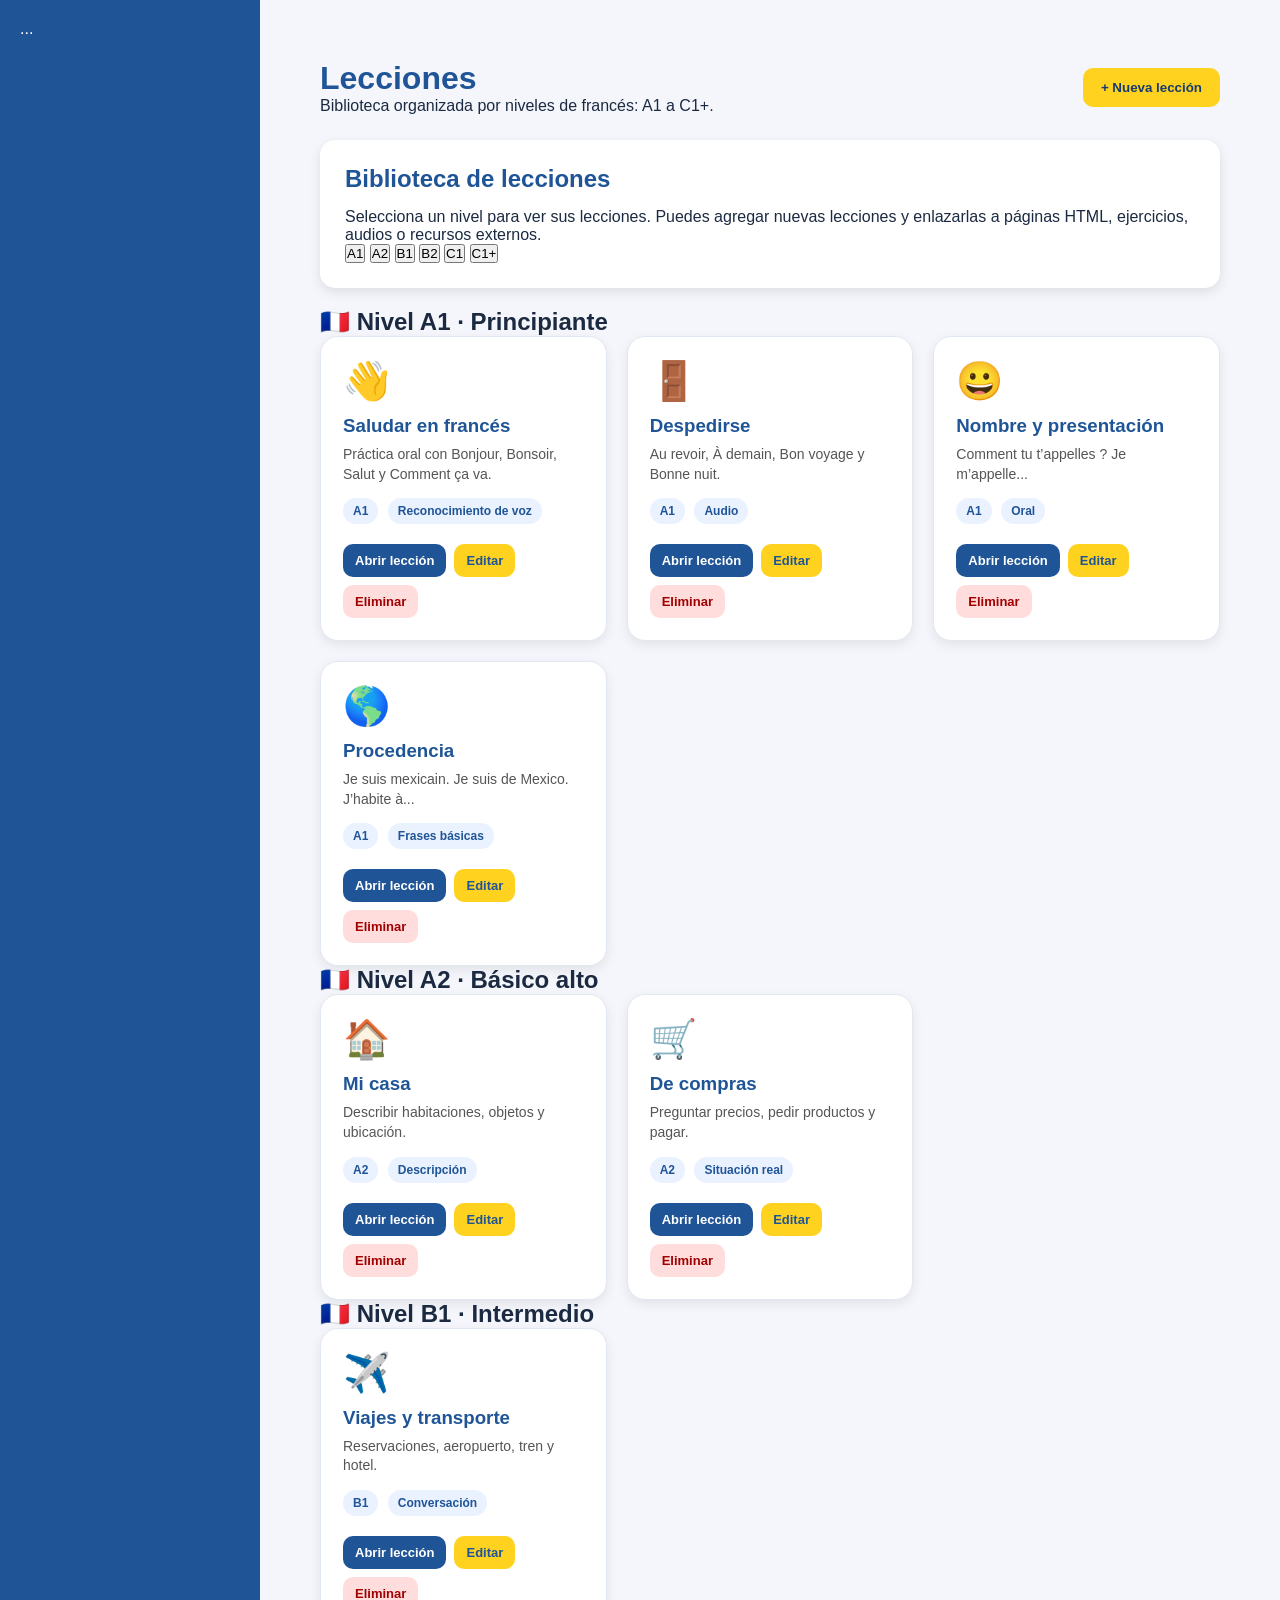
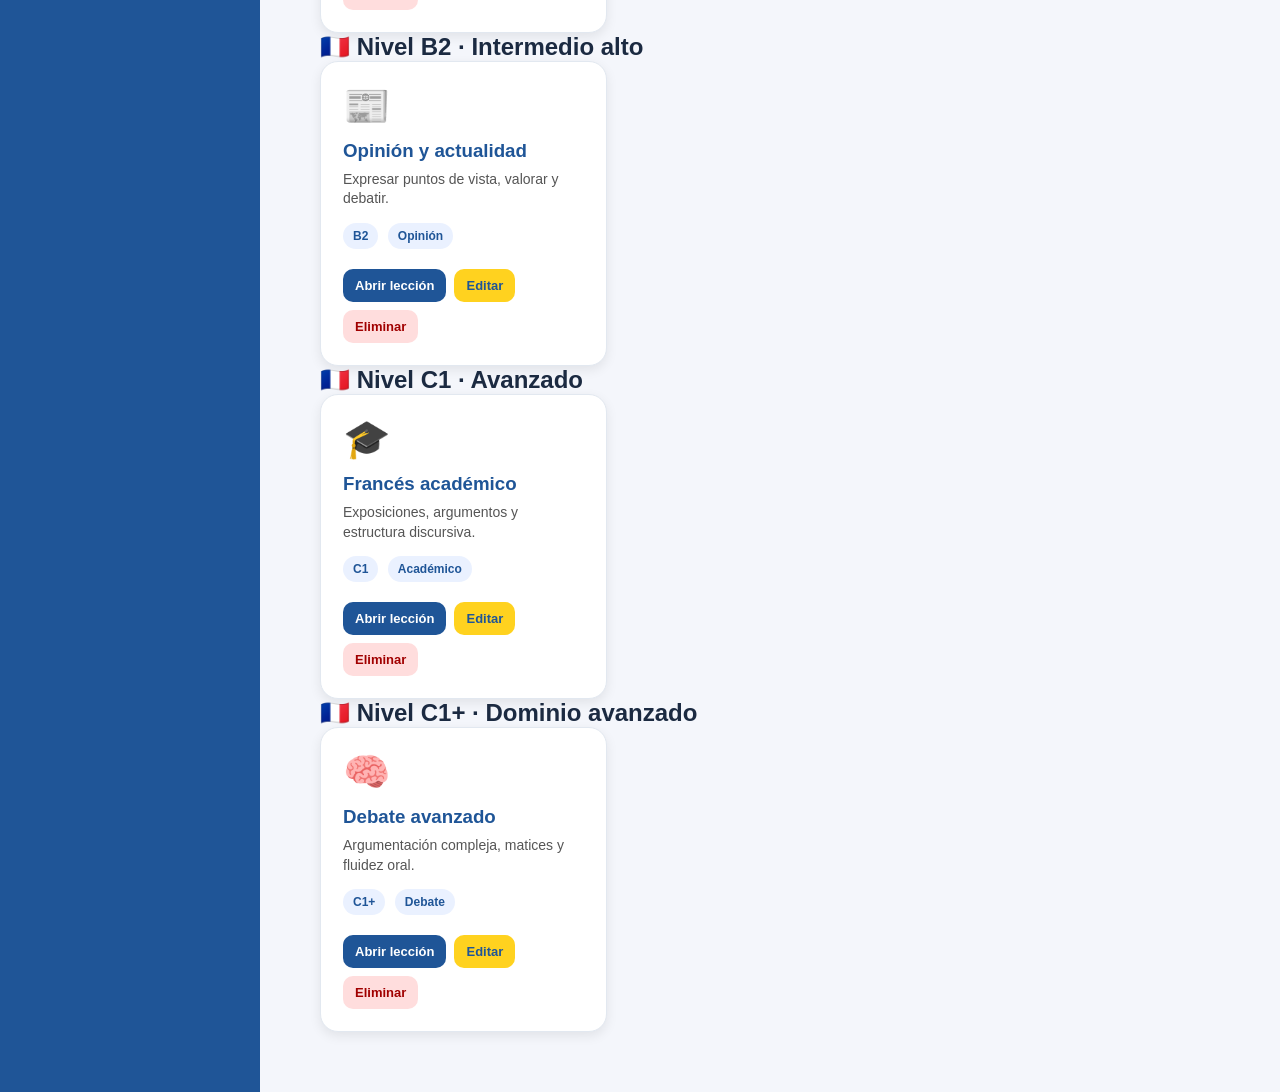
==== lecciones.html @ 40082855 "Update lecciones.html" ====
<!DOCTYPE html>
<html lang="es">

<head>
    <meta charset="UTF-8">
    <meta name="viewport"
          content="width=device-width, initial-scale=1.0">

    <title>École Saint-Michel | Lecciones</title>

    <link rel="stylesheet" href="css/base.css">
    <link rel="stylesheet" href="css/layout.css">
    <link rel="stylesheet" href="css/lecciones.css">
</head>

<body class="app-layout">

    <aside class="sidebar">
        ...
    </aside>

    <main class="main">
        <main class="main">

  <div class="top">
    <div>
      <h1>Lecciones</h1>
      <p>Biblioteca organizada por niveles de francés: A1 a C1+.</p>
    </div>

    <button class="btn" onclick="mostrarFormulario()">+ Nueva lección</button>
  </div>

  <div class="panel">
    <h2>Biblioteca de lecciones</h2>
    <p>
      Selecciona un nivel para ver sus lecciones. Puedes agregar nuevas lecciones
      y enlazarlas a páginas HTML, ejercicios, audios o recursos externos.
    </p>

    <div class="level-tabs">
      <button onclick="mostrarNivel('A1')">A1</button>
      <button onclick="mostrarNivel('A2')">A2</button>
      <button onclick="mostrarNivel('B1')">B1</button>
      <button onclick="mostrarNivel('B2')">B2</button>
      <button onclick="mostrarNivel('C1')">C1</button>
      <button onclick="mostrarNivel('C1PLUS')">C1+</button>
    </div>

    <div class="formulario" id="formularioLeccion">
      <br>
      <h2>Agregar nueva lección</h2>

      <form>
        <input type="text" id="titulo" placeholder="Título de la lección">

        <select id="nivel">
          <option>Nivel</option>
          <option>A1</option>
          <option>A2</option>
          <option>B1</option>
          <option>B2</option>
          <option>C1</option>
          <option>C1+</option>
        </select>

        <select id="tipo">
          <option>Tipo de lección</option>
          <option>HTML interactivo</option>
          <option>Reconocimiento de voz</option>
          <option>Audio</option>
          <option>Video</option>
          <option>PDF</option>
          <option>Presentación</option>
        </select>

        <input type="text" id="url" placeholder="Enlace de GitHub o URL de la lección">

        <textarea id="descripcion" placeholder="Descripción breve de la lección"></textarea>

        <button class="btn" type="button" onclick="agregarLeccion()">Guardar lección</button>
      </form>
    </div>
  </div>

  <section id="A1" class="nivel activo">
    <h2>🇫🇷 Nivel A1 · Principiante</h2>

    <div class="grid" id="listaA1">

      <div class="lesson-card">
        <div class="lesson-icon">👋</div>
        <h3>Saludar en francés</h3>
        <p>Práctica oral con Bonjour, Bonsoir, Salut y Comment ça va.</p>
        <div class="tags">
          <span class="tag">A1</span>
          <span class="tag">Reconocimiento de voz</span>
        </div>
        <div class="acciones">
          <a class="ver" href="voz-frances.html">Abrir lección</a>
          <button class="editar">Editar</button>
          <button class="eliminar" onclick="eliminarLeccion(this)">Eliminar</button>
        </div>
      </div>

      <div class="lesson-card">
        <div class="lesson-icon">🚪</div>
        <h3>Despedirse</h3>
        <p>Au revoir, À demain, Bon voyage y Bonne nuit.</p>
        <div class="tags">
          <span class="tag">A1</span>
          <span class="tag">Audio</span>
        </div>
        <div class="acciones">
          <a class="ver" href="#">Abrir lección</a>
          <button class="editar">Editar</button>
          <button class="eliminar" onclick="eliminarLeccion(this)">Eliminar</button>
        </div>
      </div>

      <div class="lesson-card">
        <div class="lesson-icon">😀</div>
        <h3>Nombre y presentación</h3>
        <p>Comment tu t’appelles ? Je m’appelle...</p>
        <div class="tags">
          <span class="tag">A1</span>
          <span class="tag">Oral</span>
        </div>
        <div class="acciones">
          <a class="ver" href="#">Abrir lección</a>
          <button class="editar">Editar</button>
          <button class="eliminar" onclick="eliminarLeccion(this)">Eliminar</button>
        </div>
      </div>

      <div class="lesson-card">
        <div class="lesson-icon">🌎</div>
        <h3>Procedencia</h3>
        <p>Je suis mexicain. Je suis de Mexico. J’habite à...</p>
        <div class="tags">
          <span class="tag">A1</span>
          <span class="tag">Frases básicas</span>
        </div>
        <div class="acciones">
          <a class="ver" href="#">Abrir lección</a>
          <button class="editar">Editar</button>
          <button class="eliminar" onclick="eliminarLeccion(this)">Eliminar</button>
        </div>
      </div>

    </div>
  </section>

  <section id="A2" class="nivel">
    <h2>🇫🇷 Nivel A2 · Básico alto</h2>

    <div class="grid" id="listaA2">

      <div class="lesson-card">
        <div class="lesson-icon">🏠</div>
        <h3>Mi casa</h3>
        <p>Describir habitaciones, objetos y ubicación.</p>
        <div class="tags">
          <span class="tag">A2</span>
          <span class="tag">Descripción</span>
        </div>
        <div class="acciones">
          <a class="ver" href="#">Abrir lección</a>
          <button class="editar">Editar</button>
          <button class="eliminar" onclick="eliminarLeccion(this)">Eliminar</button>
        </div>
      </div>

      <div class="lesson-card">
        <div class="lesson-icon">🛒</div>
        <h3>De compras</h3>
        <p>Preguntar precios, pedir productos y pagar.</p>
        <div class="tags">
          <span class="tag">A2</span>
          <span class="tag">Situación real</span>
        </div>
        <div class="acciones">
          <a class="ver" href="#">Abrir lección</a>
          <button class="editar">Editar</button>
          <button class="eliminar" onclick="eliminarLeccion(this)">Eliminar</button>
        </div>
      </div>

    </div>
  </section>

  <section id="B1" class="nivel">
    <h2>🇫🇷 Nivel B1 · Intermedio</h2>

    <div class="grid" id="listaB1">

      <div class="lesson-card">
        <div class="lesson-icon">✈️</div>
        <h3>Viajes y transporte</h3>
        <p>Reservaciones, aeropuerto, tren y hotel.</p>
        <div class="tags">
          <span class="tag">B1</span>
          <span class="tag">Conversación</span>
        </div>
        <div class="acciones">
          <a class="ver" href="#">Abrir lección</a>
          <button class="editar">Editar</button>
          <button class="eliminar" onclick="eliminarLeccion(this)">Eliminar</button>
        </div>
      </div>

    </div>
  </section>

  <section id="B2" class="nivel">
    <h2>🇫🇷 Nivel B2 · Intermedio alto</h2>

    <div class="grid" id="listaB2">

      <div class="lesson-card">
        <div class="lesson-icon">📰</div>
        <h3>Opinión y actualidad</h3>
        <p>Expresar puntos de vista, valorar y debatir.</p>
        <div class="tags">
          <span class="tag">B2</span>
          <span class="tag">Opinión</span>
        </div>
        <div class="acciones">
          <a class="ver" href="#">Abrir lección</a>
          <button class="editar">Editar</button>
          <button class="eliminar" onclick="eliminarLeccion(this)">Eliminar</button>
        </div>
      </div>

    </div>
  </section>

  <section id="C1" class="nivel">
    <h2>🇫🇷 Nivel C1 · Avanzado</h2>

    <div class="grid" id="listaC1">

      <div class="lesson-card">
        <div class="lesson-icon">🎓</div>
        <h3>Francés académico</h3>
        <p>Exposiciones, argumentos y estructura discursiva.</p>
        <div class="tags">
          <span class="tag">C1</span>
          <span class="tag">Académico</span>
        </div>
        <div class="acciones">
          <a class="ver" href="#">Abrir lección</a>
          <button class="editar">Editar</button>
          <button class="eliminar" onclick="eliminarLeccion(this)">Eliminar</button>
        </div>
      </div>

    </div>
  </section>

  <section id="C1PLUS" class="nivel">
    <h2>🇫🇷 Nivel C1+ · Dominio avanzado</h2>

    <div class="grid" id="listaC1PLUS">

      <div class="lesson-card">
        <div class="lesson-icon">🧠</div>
        <h3>Debate avanzado</h3>
        <p>Argumentación compleja, matices y fluidez oral.</p>
        <div class="tags">
          <span class="tag">C1+</span>
          <span class="tag">Debate</span>
        </div>
        <div class="acciones">
          <a class="ver" href="#">Abrir lección</a>
          <button class="editar">Editar</button>
          <button class="eliminar" onclick="eliminarLeccion(this)">Eliminar</button>
        </div>
      </div>

    </div>
  </section>

</main>
    </main>

</body>
</html>
---- css/base.css ----
*{margin:0;padding:0;box-sizing:border-box;font-family:Arial,sans-serif} :root{--azul:#1F5597;--azul-oscuro:#153b6f;--amarillo:#FFD21F;--fondo:#f4f6fb;--texto:#1b2a41;--blanco:#fff;--gris:#666;--borde:#e2e8f0;--sombra:0 8px 20px rgba(0,0,0,.08)} body{background:var(--fondo);color:var(--texto)} button,input,select,textarea{font-family:inherit} button{cursor:pointer}.btn{background:var(--amarillo);color:var(--azul-oscuro);border:none;padding:12px 18px;border-radius:10px;font-weight:bold;cursor:pointer;text-decoration:none;display:inline-block}.btn:hover{opacity:.9}.panel{background:#fff;padding:25px;border-radius:15px;box-shadow:0 4px 12px rgba(0,0,0,.1);margin-bottom:20px}.panel h2{color:var(--azul);margin-bottom:15px}.tag{display:inline-block;background:#eaf1ff;color:var(--azul);padding:6px 10px;border-radius:20px;font-size:12px;font-weight:bold;margin-right:5px;margin-bottom:5px}
---- css/layout.css ----
body.app-layout{display:flex;min-height:100vh}.sidebar{width:260px;background:var(--azul);color:white;padding:20px;flex-shrink:0}.sidebar img{width:120px;display:block;margin:0 auto 15px;border-radius:12px}.sidebar h2{text-align:center;margin-bottom:5px;font-size:20px;line-height:1.1}.sidebar .slogan{text-align:center;color:var(--amarillo);font-size:12px;font-weight:bold;margin-bottom:25px}.menu a{display:block;padding:12px;margin-bottom:8px;text-decoration:none;color:white;border-radius:10px;font-weight:bold}.menu a:hover,.menu a.active{background:var(--amarillo);color:var(--azul)}.main{flex:1;padding:30px}.top{display:flex;justify-content:space-between;align-items:center;margin-bottom:25px;gap:15px}.top h1{color:var(--azul)}@media(max-width:900px){body.app-layout{flex-direction:column}.sidebar{width:100%}.main{padding:20px}.top{flex-direction:column;align-items:flex-start}}
---- css/lecciones.css ----
.grid{display:grid;grid-template-columns:repeat(3,1fr);gap:20px}.lesson-card{background:white;border:1px solid var(--borde);border-radius:18px;padding:22px;box-shadow:0 4px 12px rgba(0,0,0,.08);transition:.2s}.lesson-card:hover{transform:translateY(-4px);box-shadow:0 8px 20px rgba(0,0,0,.14)}.lesson-icon{font-size:38px;margin-bottom:12px}.lesson-card h3{color:var(--azul);margin-bottom:8px}.lesson-card p{color:#555;font-size:14px;margin-bottom:14px;line-height:1.4}.tags{margin-bottom:15px}.acciones{display:flex;gap:8px;flex-wrap:wrap}.acciones a,.acciones button{border:none;padding:9px 12px;border-radius:10px;font-weight:bold;text-decoration:none;font-size:13px}.ver{background:var(--azul);color:white}.editar{background:var(--amarillo);color:var(--azul)}.eliminar{background:#ffdddd;color:#a10000}.formulario{display:none;margin-top:20px}form{display:grid;grid-template-columns:repeat(2,1fr);gap:15px}input,select,textarea{padding:12px;border:1px solid #ccc;border-radius:10px}textarea{grid-column:span 2;min-height:90px;resize:vertical}form button{grid-column:span 2}@media(max-width:1000px){.grid,form{grid-template-columns:1fr}textarea,form button{grid-column:span 1}}
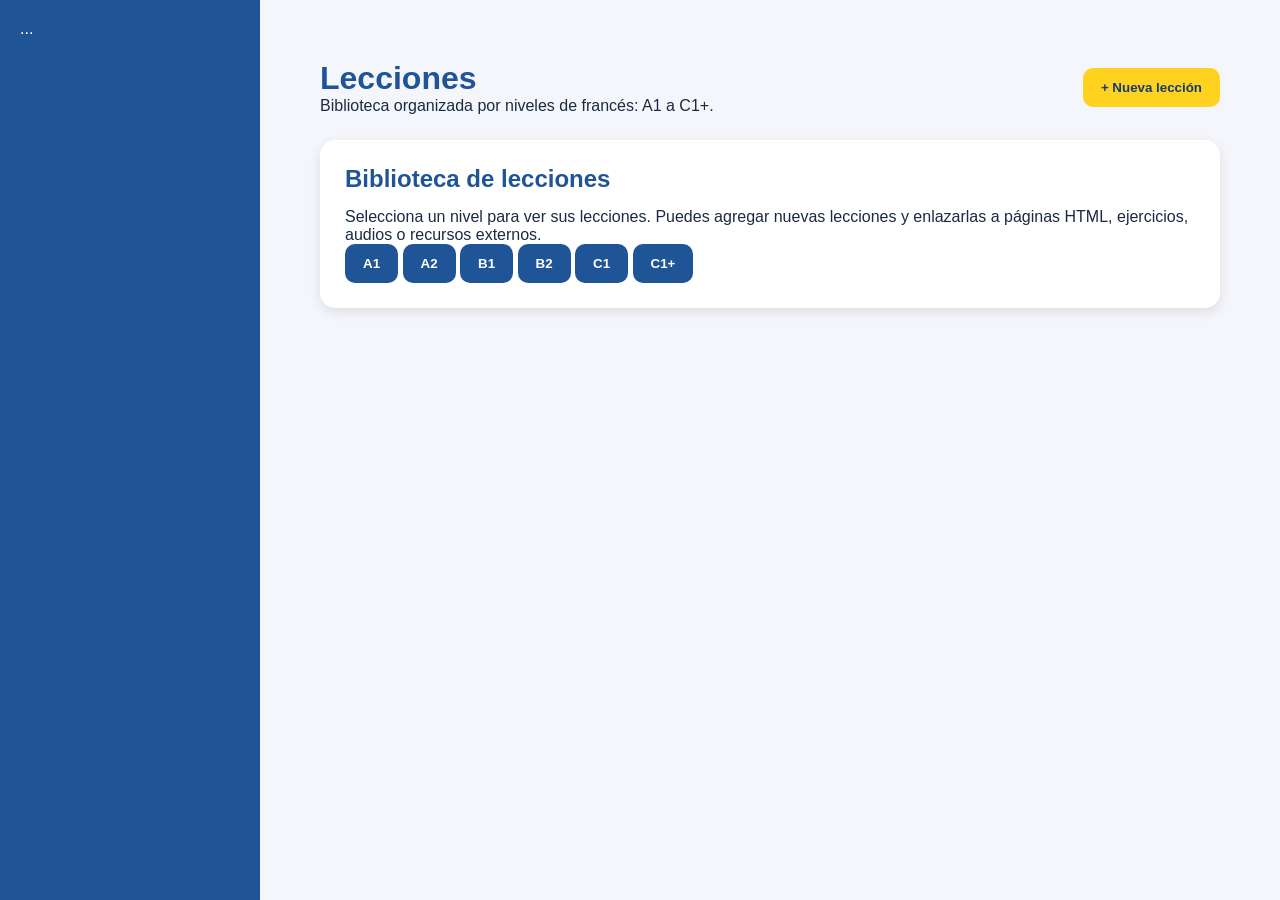
==== commit 9cf286cc: "Update lecciones.html" ====
--- a/lecciones.html
+++ b/lecciones.html
@@ -83,7 +83,7 @@
     </div>
   </div>
 
-  <section id="A1" class="nivel activo">
+  <section id="A1" class="nivel">
     <h2>🇫🇷 Nivel A1 · Principiante</h2>
 
     <div class="grid" id="listaA1">
--- a/css/lecciones.css
+++ b/css/lecciones.css
@@ -1 +1,151 @@
-.grid{display:grid;grid-template-columns:repeat(3,1fr);gap:20px}.lesson-card{background:white;border:1px solid var(--borde);border-radius:18px;padding:22px;box-shadow:0 4px 12px rgba(0,0,0,.08);transition:.2s}.lesson-card:hover{transform:translateY(-4px);box-shadow:0 8px 20px rgba(0,0,0,.14)}.lesson-icon{font-size:38px;margin-bottom:12px}.lesson-card h3{color:var(--azul);margin-bottom:8px}.lesson-card p{color:#555;font-size:14px;margin-bottom:14px;line-height:1.4}.tags{margin-bottom:15px}.acciones{display:flex;gap:8px;flex-wrap:wrap}.acciones a,.acciones button{border:none;padding:9px 12px;border-radius:10px;font-weight:bold;text-decoration:none;font-size:13px}.ver{background:var(--azul);color:white}.editar{background:var(--amarillo);color:var(--azul)}.eliminar{background:#ffdddd;color:#a10000}.formulario{display:none;margin-top:20px}form{display:grid;grid-template-columns:repeat(2,1fr);gap:15px}input,select,textarea{padding:12px;border:1px solid #ccc;border-radius:10px}textarea{grid-column:span 2;min-height:90px;resize:vertical}form button{grid-column:span 2}@media(max-width:1000px){.grid,form{grid-template-columns:1fr}textarea,form button{grid-column:span 1}}
+```css
+.grid{
+    display:grid;
+    grid-template-columns:repeat(3,1fr);
+    gap:20px;
+}
+
+.lesson-card{
+    background:white;
+    border:1px solid var(--borde);
+    border-radius:18px;
+    padding:22px;
+    box-shadow:0 4px 12px rgba(0,0,0,.08);
+    transition:.2s;
+}
+
+.lesson-card:hover{
+    transform:translateY(-4px);
+    box-shadow:0 8px 20px rgba(0,0,0,.14);
+}
+
+.lesson-icon{
+    font-size:38px;
+    margin-bottom:12px;
+}
+
+.lesson-card h3{
+    color:var(--azul);
+    margin-bottom:8px;
+}
+
+.lesson-card p{
+    color:#555;
+    font-size:14px;
+    margin-bottom:14px;
+    line-height:1.4;
+}
+
+.tags{
+    margin-bottom:15px;
+}
+
+.acciones{
+    display:flex;
+    gap:8px;
+    flex-wrap:wrap;
+}
+
+.acciones a,
+.acciones button{
+    border:none;
+    padding:9px 12px;
+    border-radius:10px;
+    font-weight:bold;
+    text-decoration:none;
+    font-size:13px;
+}
+
+.ver{
+    background:var(--azul);
+    color:white;
+}
+
+.editar{
+    background:var(--amarillo);
+    color:var(--azul);
+}
+
+.eliminar{
+    background:#ffdddd;
+    color:#a10000;
+}
+
+.formulario{
+    display:none;
+    margin-top:20px;
+}
+
+form{
+    display:grid;
+    grid-template-columns:repeat(2,1fr);
+    gap:15px;
+}
+
+input,
+select,
+textarea{
+    padding:12px;
+    border:1px solid #ccc;
+    border-radius:10px;
+}
+
+textarea{
+    grid-column:span 2;
+    min-height:90px;
+    resize:vertical;
+}
+
+form button{
+    grid-column:span 2;
+}
+
+@media(max-width:1000px){
+
+    .grid,
+    form{
+        grid-template-columns:1fr;
+    }
+
+    textarea,
+    form button{
+        grid-column:span 1;
+    }
+
+}
+```
+.level-tabs{
+  display:flex;
+  gap:10px;
+  flex-wrap:wrap;
+  margin-top:20px;
+}
+
+.level-tabs button{
+  background:var(--azul);
+  color:white;
+  border:none;
+  padding:12px 18px;
+  border-radius:10px;
+  cursor:pointer;
+  font-weight:bold;
+}
+
+.level-tabs button:hover{
+  background:var(--amarillo);
+  color:var(--azul);
+}
+
+.nivel{
+  display:none;
+  margin-bottom:30px;
+}
+
+.nivel.activo{
+  display:block;
+}
+
+.nivel h2{
+  color:var(--azul);
+  margin-bottom:18px;
+}
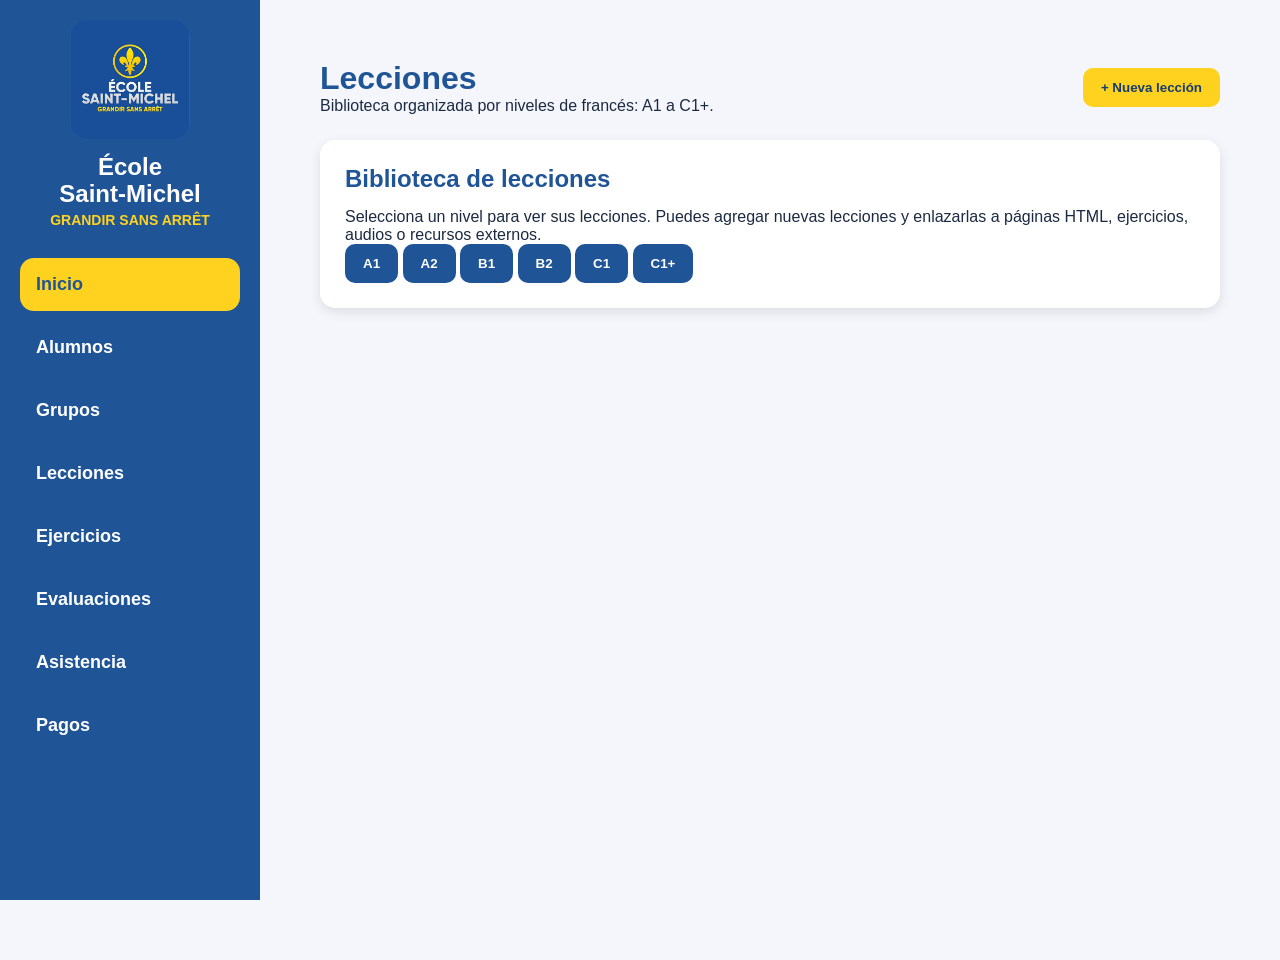
==== commit 66921dba: "Update lecciones.html" ====
--- a/lecciones.html
+++ b/lecciones.html
@@ -16,8 +16,57 @@
 <body class="app-layout">
 
     <aside class="sidebar">
-        ...
-    </aside>
+
+    <img src="assets/img/logo.png"
+         alt="École Saint-Michel">
+
+    <h2>
+        École<br>
+        Saint-Michel
+    </h2>
+
+    <p class="slogan">
+        GRANDIR SANS ARRÊT
+    </p>
+
+    <nav class="menu">
+
+        <a href="index.html"
+           class="active">
+           Inicio
+        </a>
+
+        <a href="alumnos.html">
+            Alumnos
+        </a>
+
+        <a href="#">
+            Grupos
+        </a>
+
+        <a href="lecciones.html">
+            Lecciones
+        </a>
+
+        <a href="#">
+            Ejercicios
+        </a>
+
+        <a href="#">
+            Evaluaciones
+        </a>
+
+        <a href="#">
+            Asistencia
+        </a>
+
+        <a href="#">
+            Pagos
+        </a>
+
+    </nav>
+
+</aside>
 
     <main class="main">
         <main class="main">
--- a/css/layout.css
+++ b/css/layout.css
@@ -1 +1,104 @@
-body.app-layout{display:flex;min-height:100vh}.sidebar{width:260px;background:var(--azul);color:white;padding:20px;flex-shrink:0}.sidebar img{width:120px;display:block;margin:0 auto 15px;border-radius:12px}.sidebar h2{text-align:center;margin-bottom:5px;font-size:20px;line-height:1.1}.sidebar .slogan{text-align:center;color:var(--amarillo);font-size:12px;font-weight:bold;margin-bottom:25px}.menu a{display:block;padding:12px;margin-bottom:8px;text-decoration:none;color:white;border-radius:10px;font-weight:bold}.menu a:hover,.menu a.active{background:var(--amarillo);color:var(--azul)}.main{flex:1;padding:30px}.top{display:flex;justify-content:space-between;align-items:center;margin-bottom:25px;gap:15px}.top h1{color:var(--azul)}@media(max-width:900px){body.app-layout{flex-direction:column}.sidebar{width:100%}.main{padding:20px}.top{flex-direction:column;align-items:flex-start}}
+body.app-layout{
+    display:flex;
+    min-height:100vh;
+}
+
+.sidebar{
+    width:260px;
+    min-width:260px;
+    height:100vh;
+    background:var(--azul);
+    color:white;
+    padding:20px;
+    flex-shrink:0;
+    position:sticky;
+    top:0;
+    overflow-y:auto;
+}
+
+.sidebar img{
+    width:120px;
+    display:block;
+    margin:0 auto 15px;
+    border-radius:18px;
+}
+
+.sidebar h2{
+    text-align:center;
+    margin-bottom:5px;
+    font-size:24px;
+    line-height:1.1;
+}
+
+.sidebar .slogan{
+    text-align:center;
+    color:var(--amarillo);
+    font-size:14px;
+    font-weight:bold;
+    margin-bottom:30px;
+}
+
+.menu{
+    display:flex;
+    flex-direction:column;
+    gap:10px;
+}
+
+.menu a{
+    display:block;
+    padding:16px;
+    text-decoration:none;
+    color:white;
+    border-radius:14px;
+    font-size:18px;
+    font-weight:bold;
+    transition:0.2s;
+}
+
+.menu a:hover,
+.menu a.active{
+    background:var(--amarillo);
+    color:var(--azul);
+}
+
+.main{
+    flex:1;
+    padding:30px;
+    min-height:100vh;
+}
+
+.top{
+    display:flex;
+    justify-content:space-between;
+    align-items:center;
+    margin-bottom:25px;
+    gap:15px;
+}
+
+.top h1{
+    color:var(--azul);
+}
+
+@media(max-width:900px){
+
+    body.app-layout{
+        flex-direction:column;
+    }
+
+    .sidebar{
+        width:100%;
+        min-width:100%;
+        height:auto;
+        position:relative;
+    }
+
+    .main{
+        padding:20px;
+    }
+
+    .top{
+        flex-direction:column;
+        align-items:flex-start;
+    }
+
+}
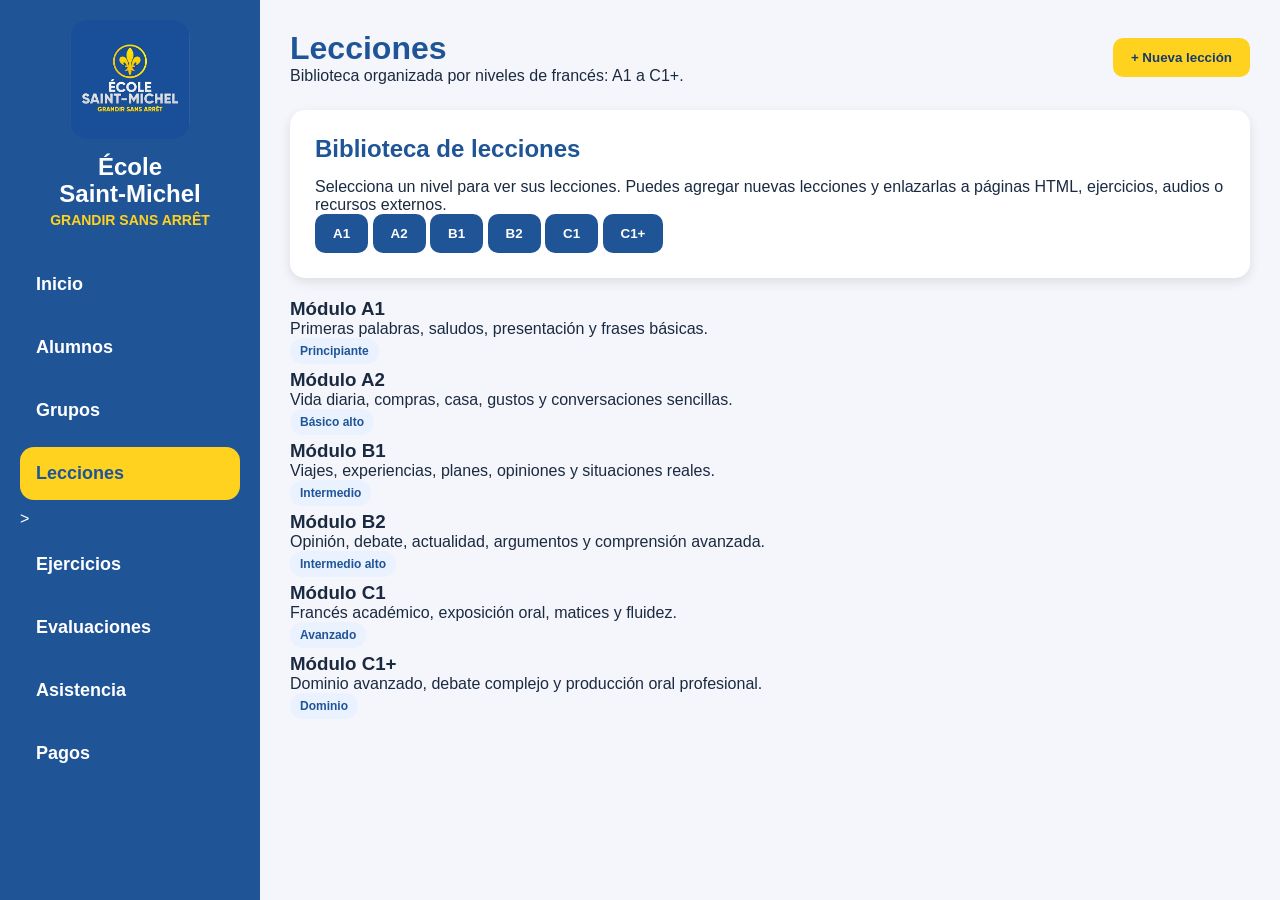
==== commit d069e81a: "Update lecciones.html" ====
--- a/lecciones.html
+++ b/lecciones.html
@@ -31,8 +31,7 @@
 
     <nav class="menu">
 
-        <a href="index.html"
-           class="active">
+        <a href="index.html">
            Inicio
         </a>
 
@@ -44,9 +43,10 @@
             Grupos
         </a>
 
-        <a href="lecciones.html">
-            Lecciones
-        </a>
+       <a href="lecciones.html"
+   class="active">
+    Lecciones
+</a>>
 
         <a href="#">
             Ejercicios
@@ -68,7 +68,6 @@
 
 </aside>
 
-    <main class="main">
         <main class="main">
 
   <div class="top">
@@ -131,7 +130,63 @@
       </form>
     </div>
   </div>
-
+<section id="nivelesVista" class="modulos-niveles">
+
+    <div class="module-card modulo-a1" onclick="mostrarNivel('A1')">
+        <div class="module-cover"></div>
+        <div class="module-body">
+            <h3>Módulo A1</h3>
+            <p>Primeras palabras, saludos, presentación y frases básicas.</p>
+            <span class="tag">Principiante</span>
+        </div>
+    </div>
+
+    <div class="module-card modulo-a2" onclick="mostrarNivel('A2')">
+        <div class="module-cover"></div>
+        <div class="module-body">
+            <h3>Módulo A2</h3>
+            <p>Vida diaria, compras, casa, gustos y conversaciones sencillas.</p>
+            <span class="tag">Básico alto</span>
+        </div>
+    </div>
+
+    <div class="module-card modulo-b1" onclick="mostrarNivel('B1')">
+        <div class="module-cover"></div>
+        <div class="module-body">
+            <h3>Módulo B1</h3>
+            <p>Viajes, experiencias, planes, opiniones y situaciones reales.</p>
+            <span class="tag">Intermedio</span>
+        </div>
+    </div>
+
+    <div class="module-card modulo-b2" onclick="mostrarNivel('B2')">
+        <div class="module-cover"></div>
+        <div class="module-body">
+            <h3>Módulo B2</h3>
+            <p>Opinión, debate, actualidad, argumentos y comprensión avanzada.</p>
+            <span class="tag">Intermedio alto</span>
+        </div>
+    </div>
+
+    <div class="module-card modulo-c1" onclick="mostrarNivel('C1')">
+        <div class="module-cover"></div>
+        <div class="module-body">
+            <h3>Módulo C1</h3>
+            <p>Francés académico, exposición oral, matices y fluidez.</p>
+            <span class="tag">Avanzado</span>
+        </div>
+    </div>
+
+    <div class="module-card modulo-c1plus" onclick="mostrarNivel('C1PLUS')">
+        <div class="module-cover"></div>
+        <div class="module-body">
+            <h3>Módulo C1+</h3>
+            <p>Dominio avanzado, debate complejo y producción oral profesional.</p>
+            <span class="tag">Dominio</span>
+        </div>
+    </div>
+
+</section>
   <section id="A1" class="nivel">
     <h2>🇫🇷 Nivel A1 · Principiante</h2>
 
@@ -331,7 +386,8 @@
   </section>
 
 </main>
-    </main>
+
+<script src="js/lecciones.js"></script>
 
 </body>
-</html>  
+</html>
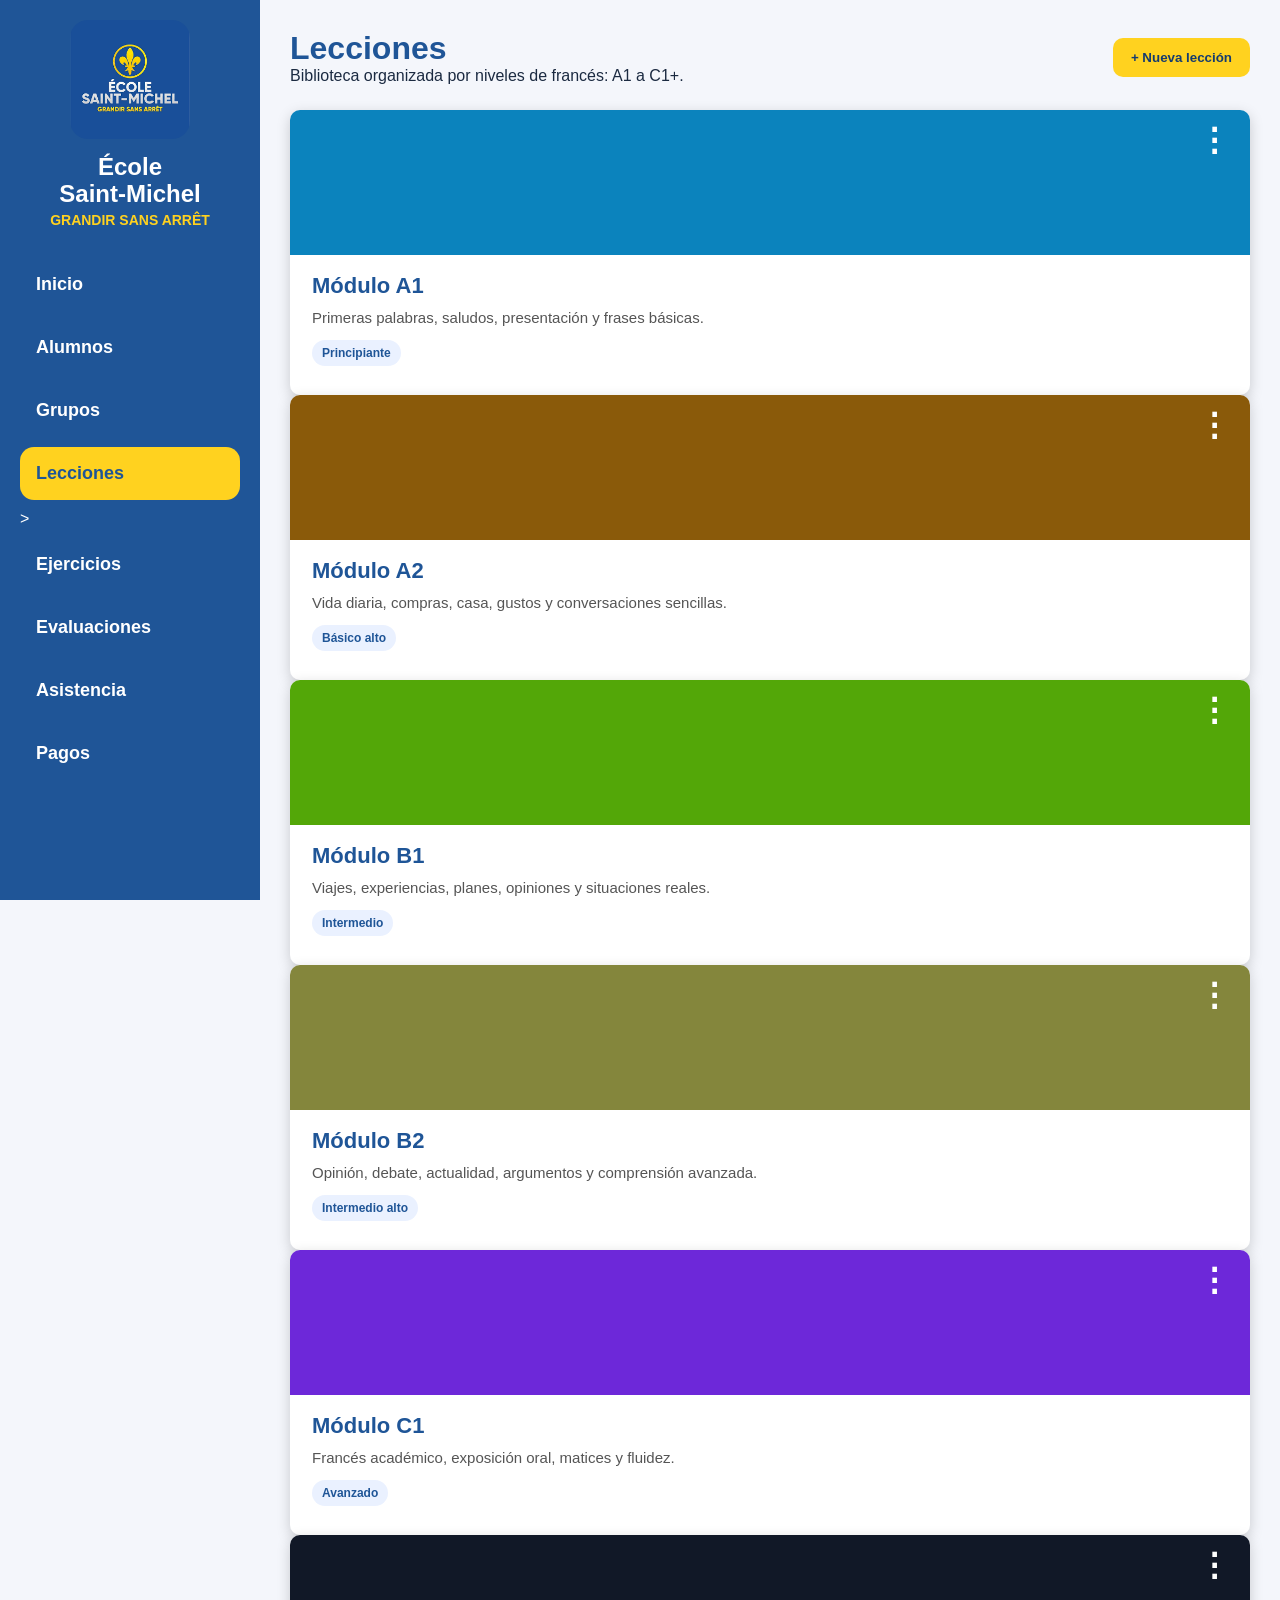
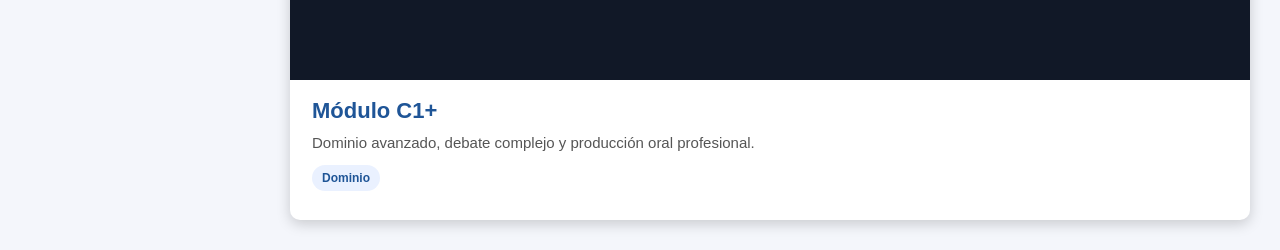
==== commit f314d3ca: "Update lecciones.html" ====
--- a/lecciones.html
+++ b/lecciones.html
@@ -79,59 +79,6 @@
     <button class="btn" onclick="mostrarFormulario()">+ Nueva lección</button>
   </div>
 
-  <div class="panel">
-    <h2>Biblioteca de lecciones</h2>
-    <p>
-      Selecciona un nivel para ver sus lecciones. Puedes agregar nuevas lecciones
-      y enlazarlas a páginas HTML, ejercicios, audios o recursos externos.
-    </p>
-
-    <div class="level-tabs">
-      <button onclick="mostrarNivel('A1')">A1</button>
-      <button onclick="mostrarNivel('A2')">A2</button>
-      <button onclick="mostrarNivel('B1')">B1</button>
-      <button onclick="mostrarNivel('B2')">B2</button>
-      <button onclick="mostrarNivel('C1')">C1</button>
-      <button onclick="mostrarNivel('C1PLUS')">C1+</button>
-    </div>
-
-    <div class="formulario" id="formularioLeccion">
-      <br>
-      <h2>Agregar nueva lección</h2>
-
-      <form>
-        <input type="text" id="titulo" placeholder="Título de la lección">
-
-        <select id="nivel">
-          <option>Nivel</option>
-          <option>A1</option>
-          <option>A2</option>
-          <option>B1</option>
-          <option>B2</option>
-          <option>C1</option>
-          <option>C1+</option>
-        </select>
-
-        <select id="tipo">
-          <option>Tipo de lección</option>
-          <option>HTML interactivo</option>
-          <option>Reconocimiento de voz</option>
-          <option>Audio</option>
-          <option>Video</option>
-          <option>PDF</option>
-          <option>Presentación</option>
-        </select>
-
-        <input type="text" id="url" placeholder="Enlace de GitHub o URL de la lección">
-
-        <textarea id="descripcion" placeholder="Descripción breve de la lección"></textarea>
-
-        <button class="btn" type="button" onclick="agregarLeccion()">Guardar lección</button>
-      </form>
-    </div>
-  </div>
-<section id="nivelesVista" class="modulos-niveles">
-
     <div class="module-card modulo-a1" onclick="mostrarNivel('A1')">
         <div class="module-cover"></div>
         <div class="module-body">
--- a/css/lecciones.css
+++ b/css/lecciones.css
@@ -1,4 +1,3 @@
-```css
 .grid{
     display:grid;
     grid-template-columns:repeat(3,1fr);
@@ -113,39 +112,136 @@
     }
 
 }
-```
+
+/* =====================================================
+   BOTONES DE NIVELES
+===================================================== */
+
 .level-tabs{
-  display:flex;
-  gap:10px;
-  flex-wrap:wrap;
-  margin-top:20px;
+    display:flex;
+    gap:10px;
+    flex-wrap:wrap;
+    margin-top:20px;
 }
 
 .level-tabs button{
-  background:var(--azul);
-  color:white;
-  border:none;
-  padding:12px 18px;
-  border-radius:10px;
-  cursor:pointer;
-  font-weight:bold;
+    background:var(--azul);
+    color:white;
+    border:none;
+    padding:12px 18px;
+    border-radius:10px;
+    cursor:pointer;
+    font-weight:bold;
 }
 
 .level-tabs button:hover{
-  background:var(--amarillo);
-  color:var(--azul);
+    background:var(--amarillo);
+    color:var(--azul);
 }
 
 .nivel{
-  display:none;
-  margin-bottom:30px;
+    display:none;
+    margin-bottom:30px;
 }
 
 .nivel.activo{
-  display:block;
+    display:block;
 }
 
 .nivel h2{
-  color:var(--azul);
-  margin-bottom:18px;
-}
+    color:var(--azul);
+    margin-bottom:18px;
+}
+
+/* =====================================================
+   TARJETAS GRANDES DE MÓDULOS
+===================================================== */
+
+.modulos-niveles{
+    display:grid;
+    grid-template-columns:repeat(2, minmax(280px, 1fr));
+    gap:28px;
+    margin-top:30px;
+    margin-bottom:40px;
+}
+
+.module-card{
+    background:white;
+    border-radius:10px;
+    overflow:hidden;
+    box-shadow:0 4px 14px rgba(0,0,0,.18);
+    cursor:pointer;
+    transition:.2s;
+    min-height:270px;
+}
+
+.module-card:hover{
+    transform:translateY(-5px);
+    box-shadow:0 8px 24px rgba(0,0,0,.24);
+}
+
+.module-cover{
+    height:145px;
+    background:var(--azul);
+    position:relative;
+}
+
+.module-cover::after{
+    content:"⋮";
+    position:absolute;
+    right:20px;
+    top:14px;
+    color:white;
+    font-size:32px;
+    font-weight:bold;
+    line-height:1;
+}
+
+.module-body{
+    padding:18px 22px 24px;
+}
+
+.module-body h3{
+    color:var(--azul);
+    font-size:22px;
+    margin-bottom:8px;
+}
+
+.module-body p{
+    color:#555;
+    font-size:15px;
+    line-height:1.4;
+    margin-bottom:12px;
+}
+
+.modulo-a1 .module-cover{
+    background:#0b83bd;
+}
+
+.modulo-a2 .module-cover{
+    background:#8a5a0a;
+}
+
+.modulo-b1 .module-cover{
+    background:#53a708;
+}
+
+.modulo-b2 .module-cover{
+    background:#84863c;
+}
+
+.modulo-c1 .module-cover{
+    background:#6d28d9;
+}
+
+.modulo-c1plus .module-cover{
+    background:#111827;
+}
+
+@media(max-width:900px){
+
+    .modulos-niveles{
+        grid-template-columns:1fr;
+    }
+
+}
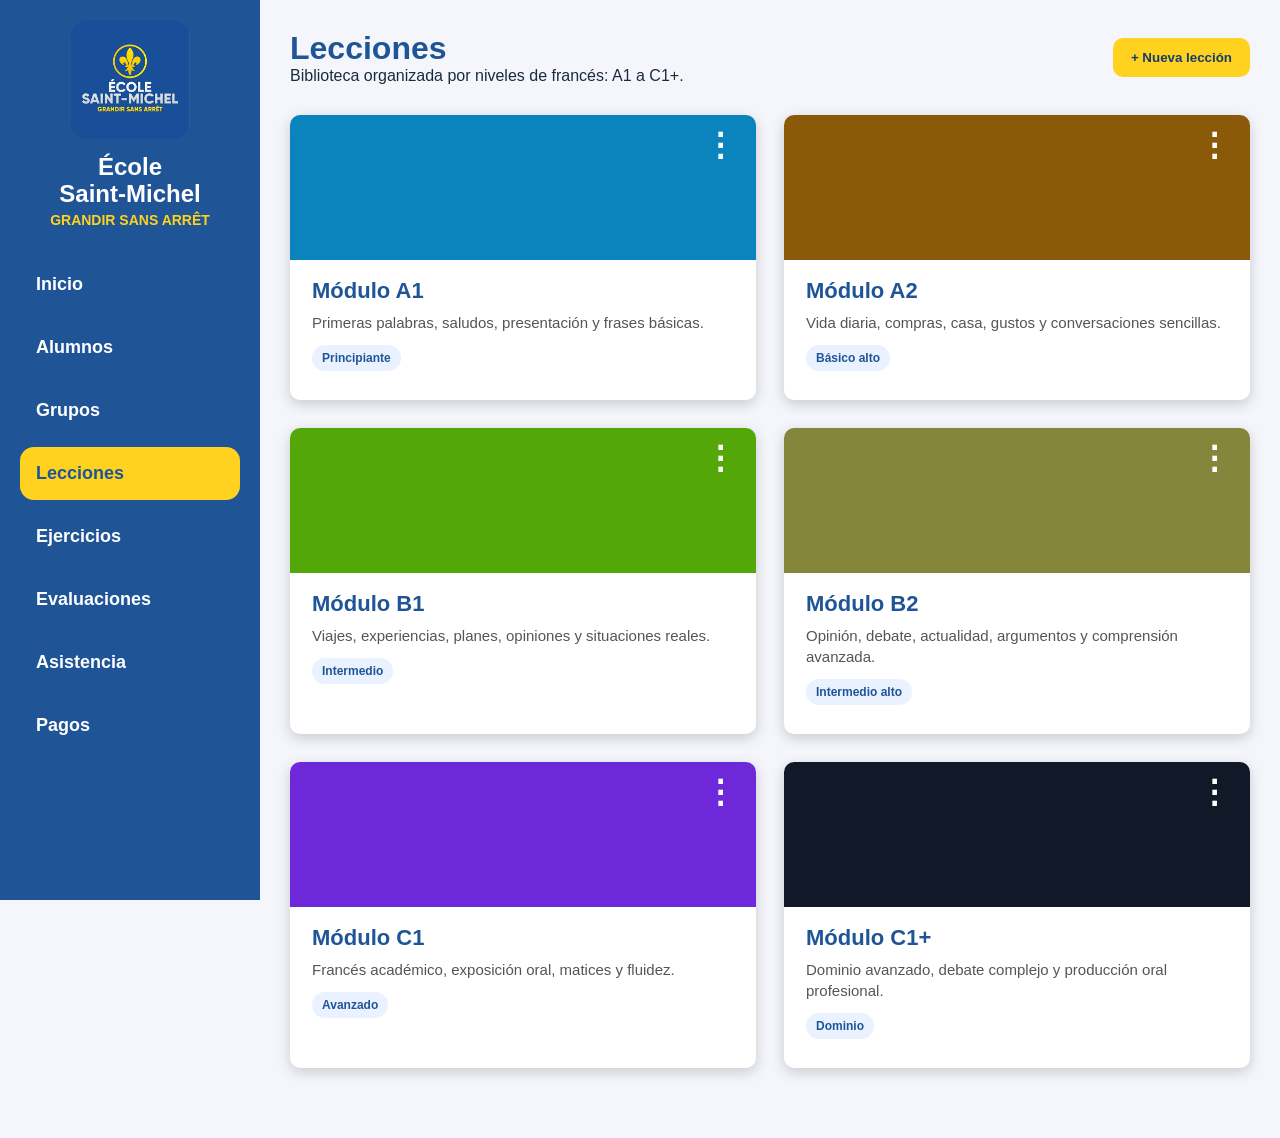
==== commit 0ce8c821: "Update lecciones.html" ====
--- a/lecciones.html
+++ b/lecciones.html
@@ -46,7 +46,7 @@
        <a href="lecciones.html"
    class="active">
     Lecciones
-</a>>
+</a>
 
         <a href="#">
             Ejercicios
@@ -78,7 +78,7 @@
 
     <button class="btn" onclick="mostrarFormulario()">+ Nueva lección</button>
   </div>
-
+<section id="nivelesVista" class="modulos-niveles">
     <div class="module-card modulo-a1" onclick="mostrarNivel('A1')">
         <div class="module-cover"></div>
         <div class="module-body">
